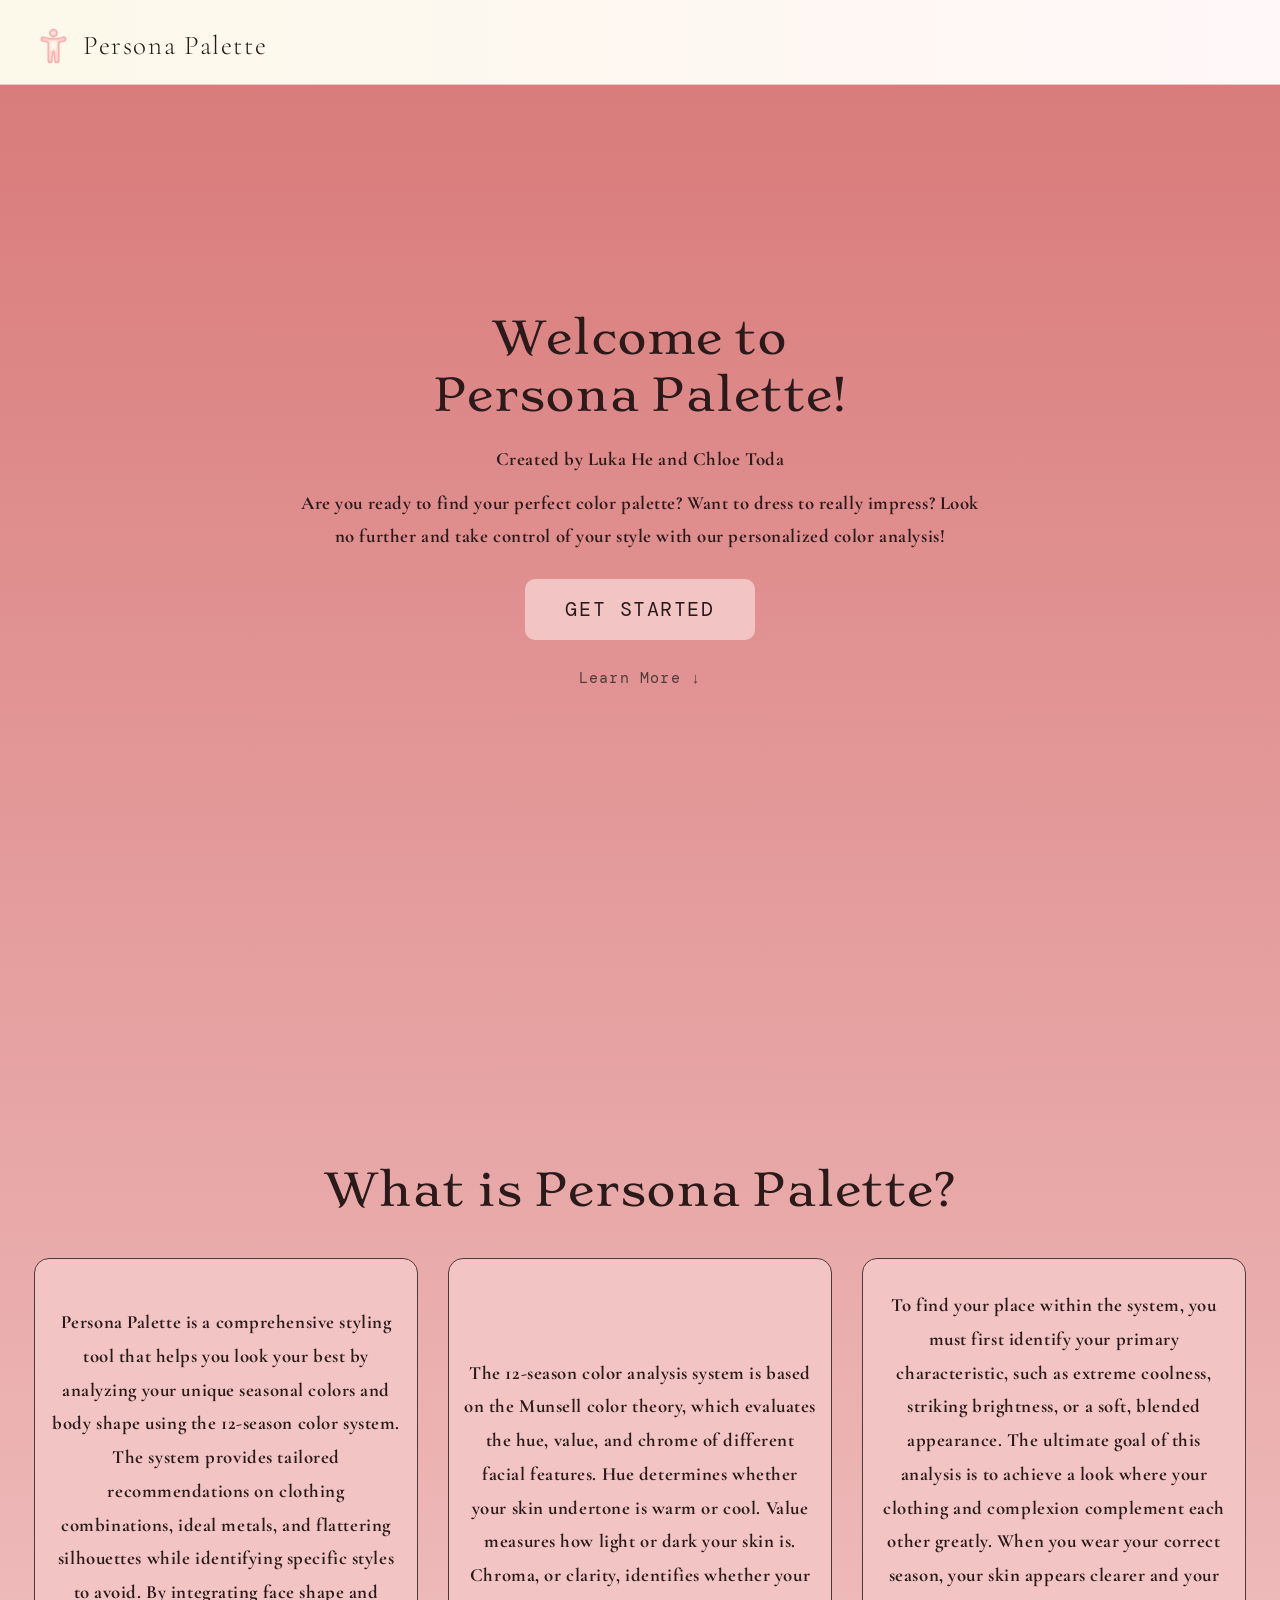
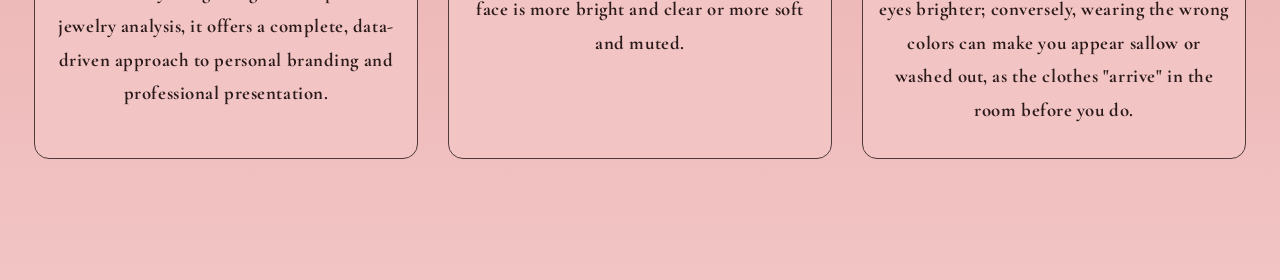
==== index.html @ 3870b33a "resolved merge conflict" ====
<!DOCTYPE html>
<html lang="en">
<head>
  <meta charset="UTF-8" />
  <meta name="viewport" content="width=device-width, initial-scale=1.0" />
  <title>Persona Palette | Home</title>
  <link href="https://fonts.googleapis.com/css2?family=Stoke:wght@400&family=Cormorant+Garamond:wght@300;400;600&family=DM+Mono:wght@300;400;500&display=swap" rel="stylesheet">
  <link href="welcome-styles.css" rel="stylesheet" />
  <script src="/layout.js"></script>
  <link rel="icon" href="/assets/images/icon.png">
</head>
<body>
  <div id="main-area">
    <div style="background: linear-gradient(to bottom, #D97B7B, #F2C4C4);">
      <div class="welcome-container">
          <h1 class="page-title">Welcome to<br>Persona Palette!</h1>
          <p class="welcome-text" style="font-weight: bold;">Created by Luka He and Chloe Toda</p>
          <p class="welcome-text" style="font-weight: bold; margin-top:10px;">Are you ready to find your perfect color palette? Want to dress to really impress? Look no further and take control of your style with our personalized color analysis!</p>
          <button class="btn btn-start" style="font-size: 1.3rem; padding: 18px 40px; margin-top: 25px;" onclick="window.location.href='/add_photo.html'">
              GET STARTED
          </button>
          <button onClick="handleClick()" class="btn btn-learn" style="font-size: 1rem; margin-top: 15px; border: none;">              Learn More &#8595;
          </button>
      </div>

      <div id="learn-more-container">
          <h1 class="page-title" style="margin: 60px 0 40px 0; color: var(--deep);">What is Persona Palette?</h1>
          <div class="flex-center">
            <div class="flex-child learn-text">
              Persona Palette is a comprehensive styling tool that helps you look your best by analyzing your unique seasonal colors and body shape using the 12-season color system. The system provides tailored recommendations on clothing combinations, ideal metals, and flattering silhouettes while identifying specific styles to avoid. By integrating face shape and jewelry analysis, it offers a complete, data-driven approach to personal branding and professional presentation.
            </div>

            <div class="flex-child learn-text">
              The 12-season color analysis system is based on the Munsell color theory, which evaluates the hue, value, and chrome of different facial features. Hue determines whether your skin undertone is warm or cool. Value measures how light or dark your skin is. Chroma, or clarity, identifies whether your face is more bright and clear or more soft and muted.
            </div>

            <div class="flex-child learn-text">
              To find your place within the system, you must first identify your primary characteristic, such as extreme coolness, striking brightness, or a soft, blended appearance. The ultimate goal of this analysis is to achieve a look where your clothing and complexion complement each other greatly. When you wear your correct season, your skin appears clearer and your eyes brighter; conversely, wearing the wrong colors can make you appear sallow or washed out, as the clothes "arrive" in the room before you do.
            </div>
          </div>
      </div>
    </div>
  </div>
    
  <script>
      const learnMoreRef = document.getElementById("learn-more-container");
      function handleClick() {
            learnMoreRef.scrollIntoView({ behavior: "smooth" });
      }
  </script>
</body>
</html>
---- welcome-styles.css ----
/* Reset & Box Model */
*, *::before, *::after {
  box-sizing: border-box;
  margin: 0;
  padding: 0;
}

/* Design Tokens */
:root {
  --cream:  #FCF9EA;
  --blush:  #F2C4C4;
  --rose:   #D97B7B;
  --deep:   #2B1A1A;
  --muted:  #4f3a3a;
  --border: #E8C8C8;
  --shadow: rgba(43,26,26,0.12);
  --green:  #7DAE8E;
}

/* Base Styles */
html, body {
  min-height: 100%;
  background: var(--cream);
  color: var(--deep);
  font-family: 'Cormorant Garamond', serif;
  font-size: 15px;
  padding-top: 40px;
}

/* Welcome page */
.welcome-container {
    height: 100vh;
    display: flex;
    flex-direction: column;
    align-items: center;
    justify-content: center;
    background: transparent;
}

#learn-more-container {
    height: 100vh;
    display: flex;
    flex-direction: column;
    align-items: center;
    justify-content: center;
    background: transparent;
    overflow-y: auto;
}

.page-title {
    margin-bottom: 20px; 
    margin-top: -50px;
    text-align: center;
    font-size: 3rem;
    font-family: 'Stoke', serif;
    font-weight: lighter;
}

.welcome-text {
    max-width: 700px;
    text-align: center;
    font-size: 1.25rem;
    font-family: 'Cormorant Garamond', serif;
    color: var(--deep);
    line-height: 1.8;
    letter-spacing: 0.03em;
}

.learn-text {
    max-width: 800px;
    text-align: center;
    font-size: 1.25rem;
    font-family: 'Cormorant Garamond', serif;
    color: var(--deep);
    line-height: 1.8;
    letter-spacing: 0.03em;
    font-weight: bolder;
}

/* Layout */
#app {
  min-height: 100vh;
  display: flex;
  flex-direction: column;
  align-items: center;
}

header {
  width: 100%;
  padding: 30px;
  display: flex;
  align-items: baseline;
  gap: 16px;
  border-bottom: 1px solid var(--border);
  background: linear-gradient(to right, #FCF9EA, #FFF7F8);
}

header h1 {
  font-family: 'Stoke', serif;
  font-weight: 300;
  font-size: 1.8rem;
  letter-spacing: 0.06em;
}

.btn {
  padding: 13px 28px;
  border-radius: 10px;
  font-family: 'DM Mono', monospace;
  font-size: 0.9rem;
  letter-spacing: 0.08em;
  font-weight: 400;
  cursor: pointer;
  border: none;
  display: inline-flex;
  align-items: center;
  gap: 8px;
  transition: transform 0.3s;
}

.btn:active { transform: scale(0.97); }
.btn-start  { background: var(--blush); color: var(--deep); }
.btn-learn { background: transparent; color: var(--muted); border: 1px solid var(--border); }
.btn-row { display: flex; gap: 12px; flex-wrap: wrap; justify-content: center; }

.btn:hover{
    transform: scale(1.2);
}

.flex-center {
  display: flex;
  align-items: center;
  justify-content: center;
  flex-direction: row;
}

.flex-child {
    width: 30%;
    height: 100%;
    border-radius: 15px;
    background-color: var(--blush);
    padding: 1rem;
    margin: 1rem;
    border-color: var(--muted);
    border-style: solid;
    border-width: 1px;
    align-items: center;
    justify-content: center;
    display: flex;
}
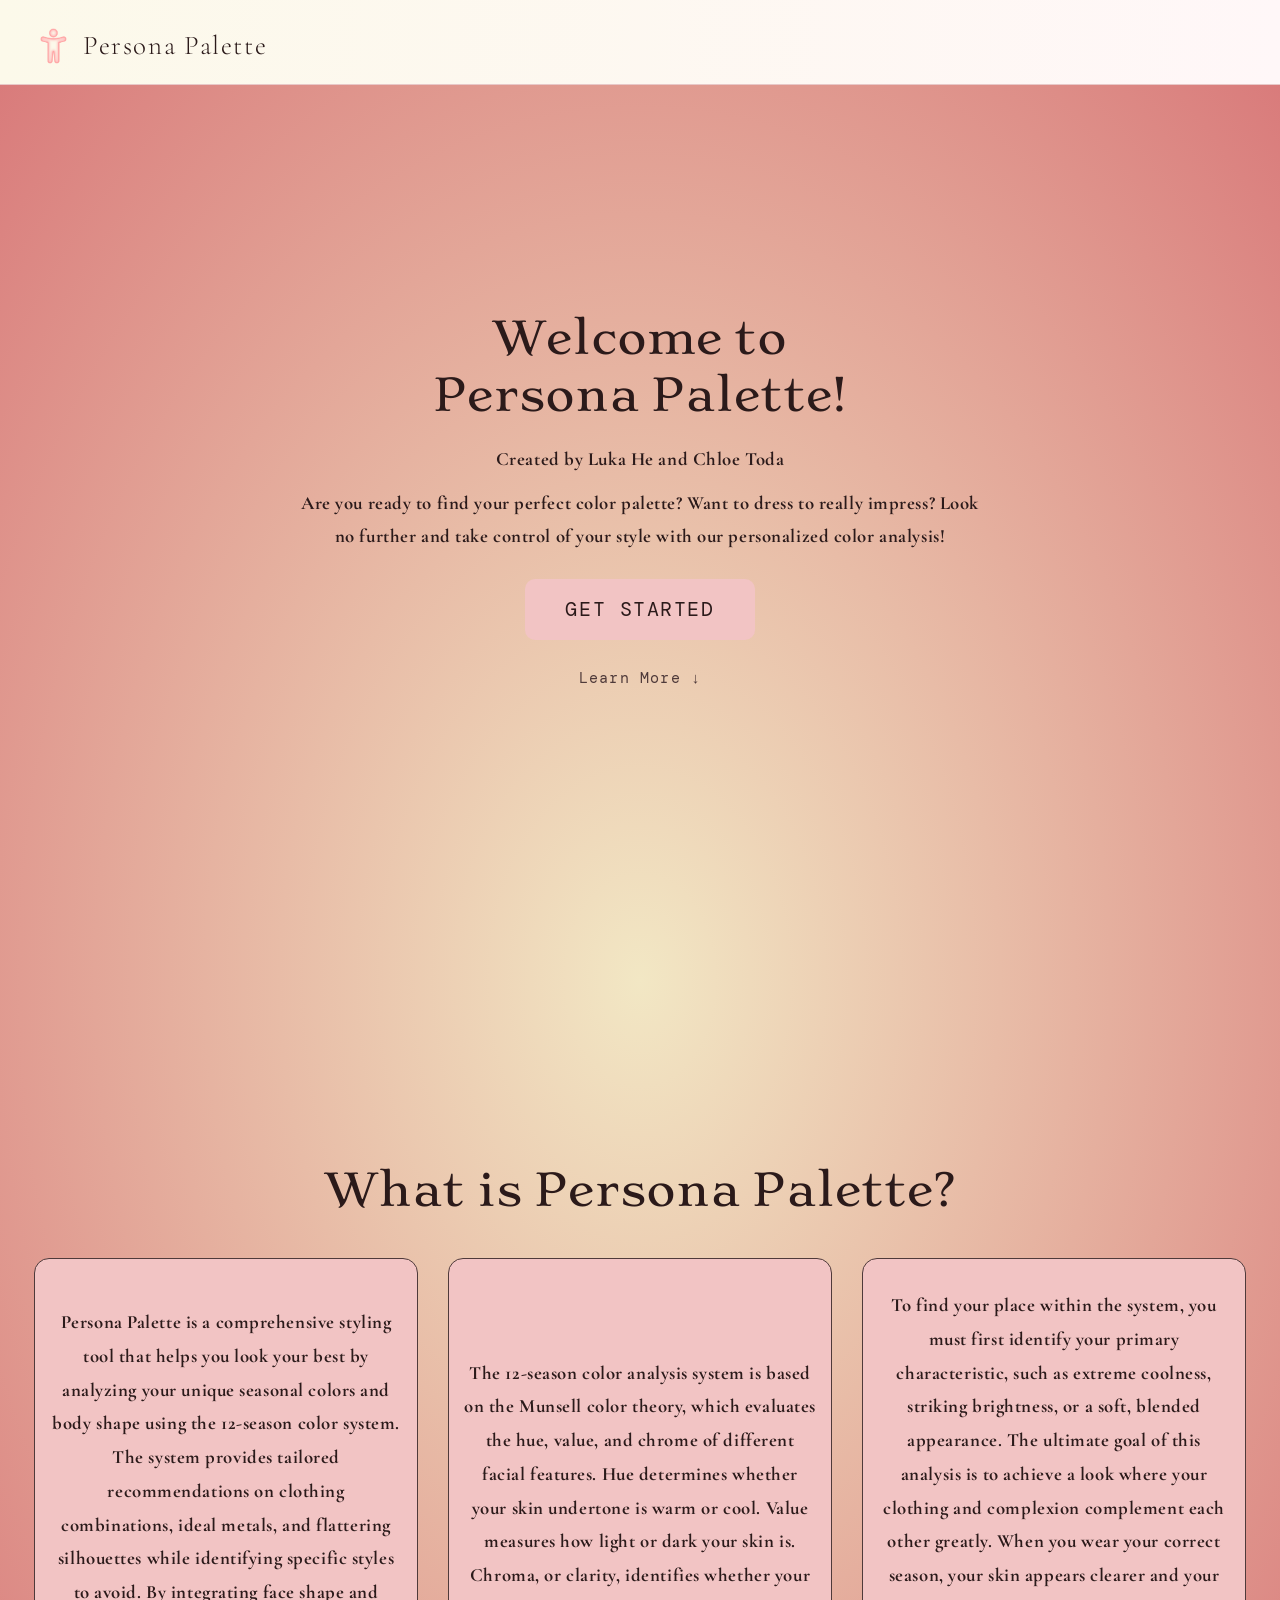
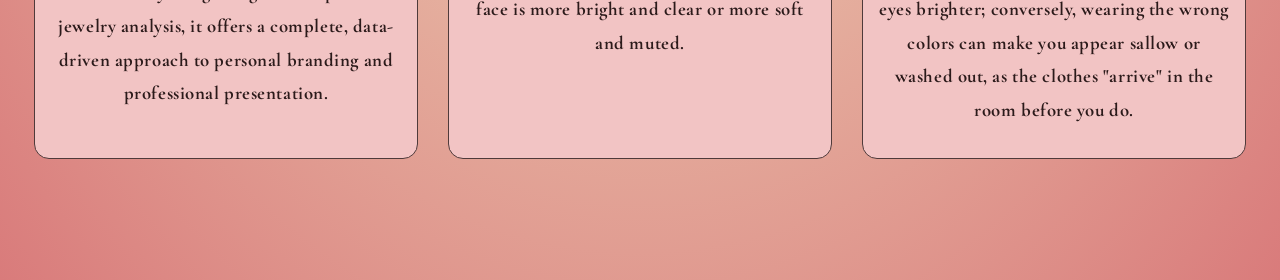
==== commit 4a5e4a92: "radial gradient" ====
--- a/index.html
+++ b/index.html
@@ -3,7 +3,7 @@
 <head>
   <meta charset="UTF-8" />
   <meta name="viewport" content="width=device-width, initial-scale=1.0" />
-  <title>Persona Palette | Home</title>
+  <title>Personal Palette | Home</title>
   <link href="https://fonts.googleapis.com/css2?family=Stoke:wght@400&family=Cormorant+Garamond:wght@300;400;600&family=DM+Mono:wght@300;400;500&display=swap" rel="stylesheet">
   <link href="welcome-styles.css" rel="stylesheet" />
   <script src="/layout.js"></script>
@@ -11,7 +11,7 @@
 </head>
 <body>
   <div id="main-area">
-    <div style="background: linear-gradient(to bottom, #D97B7B, #F2C4C4);">
+    <div style="background: radial-gradient(#f2e7c4, #D97B7B);">
       <div class="welcome-container">
           <h1 class="page-title">Welcome to<br>Persona Palette!</h1>
           <p class="welcome-text" style="font-weight: bold;">Created by Luka He and Chloe Toda</p>
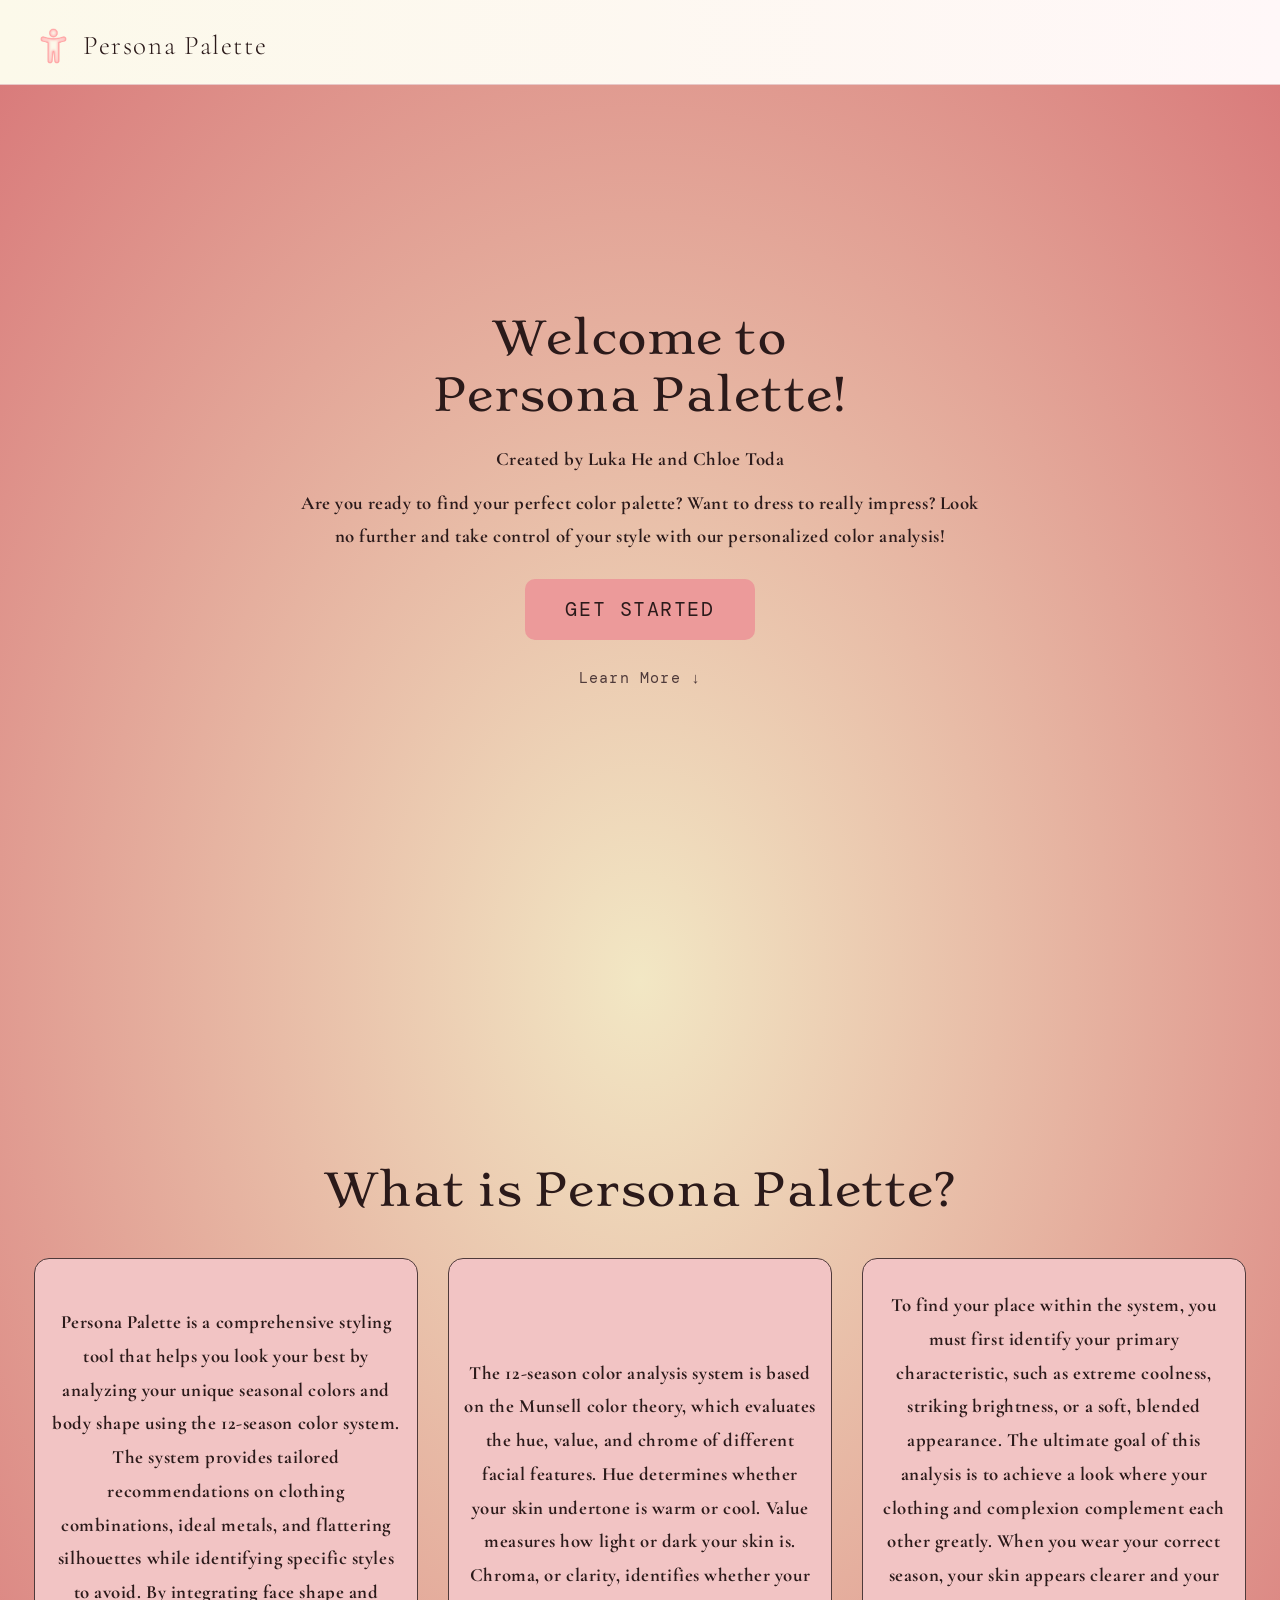
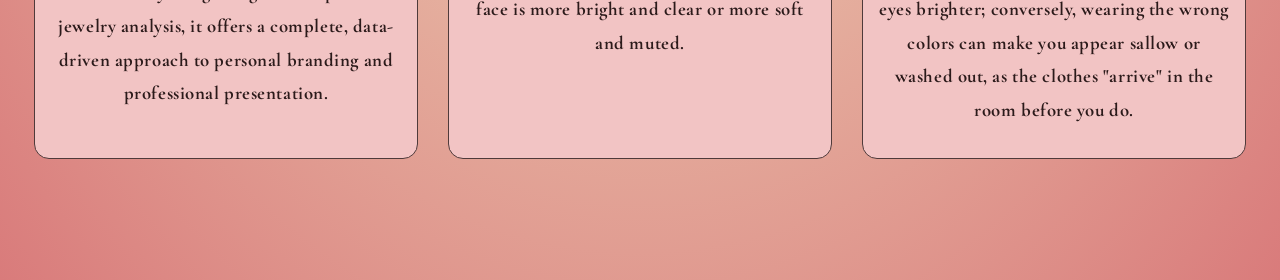
==== commit edcbfe68: "commit all???" ====
--- a/index.html
+++ b/index.html
@@ -3,7 +3,7 @@
 <head>
   <meta charset="UTF-8" />
   <meta name="viewport" content="width=device-width, initial-scale=1.0" />
-  <title>Personal Palette | Home</title>
+  <title>Persona Palette | Home</title>
   <link href="https://fonts.googleapis.com/css2?family=Stoke:wght@400&family=Cormorant+Garamond:wght@300;400;600&family=DM+Mono:wght@300;400;500&display=swap" rel="stylesheet">
   <link href="welcome-styles.css" rel="stylesheet" />
   <script src="/layout.js"></script>
--- a/welcome-styles.css
+++ b/welcome-styles.css
@@ -10,6 +10,7 @@
   --cream:  #FCF9EA;
   --blush:  #F2C4C4;
   --rose:   #D97B7B;
+  --rose-lighter:#ec9a9a;
   --deep:   #2B1A1A;
   --muted:  #4f3a3a;
   --border: #E8C8C8;
@@ -118,7 +119,7 @@
 }
 
 .btn:active { transform: scale(0.97); }
-.btn-start  { background: var(--blush); color: var(--deep); }
+.btn-start  { background: var(--rose-lighter); color: var(--deep); }
 .btn-learn { background: transparent; color: var(--muted); border: 1px solid var(--border); }
 .btn-row { display: flex; gap: 12px; flex-wrap: wrap; justify-content: center; }
 
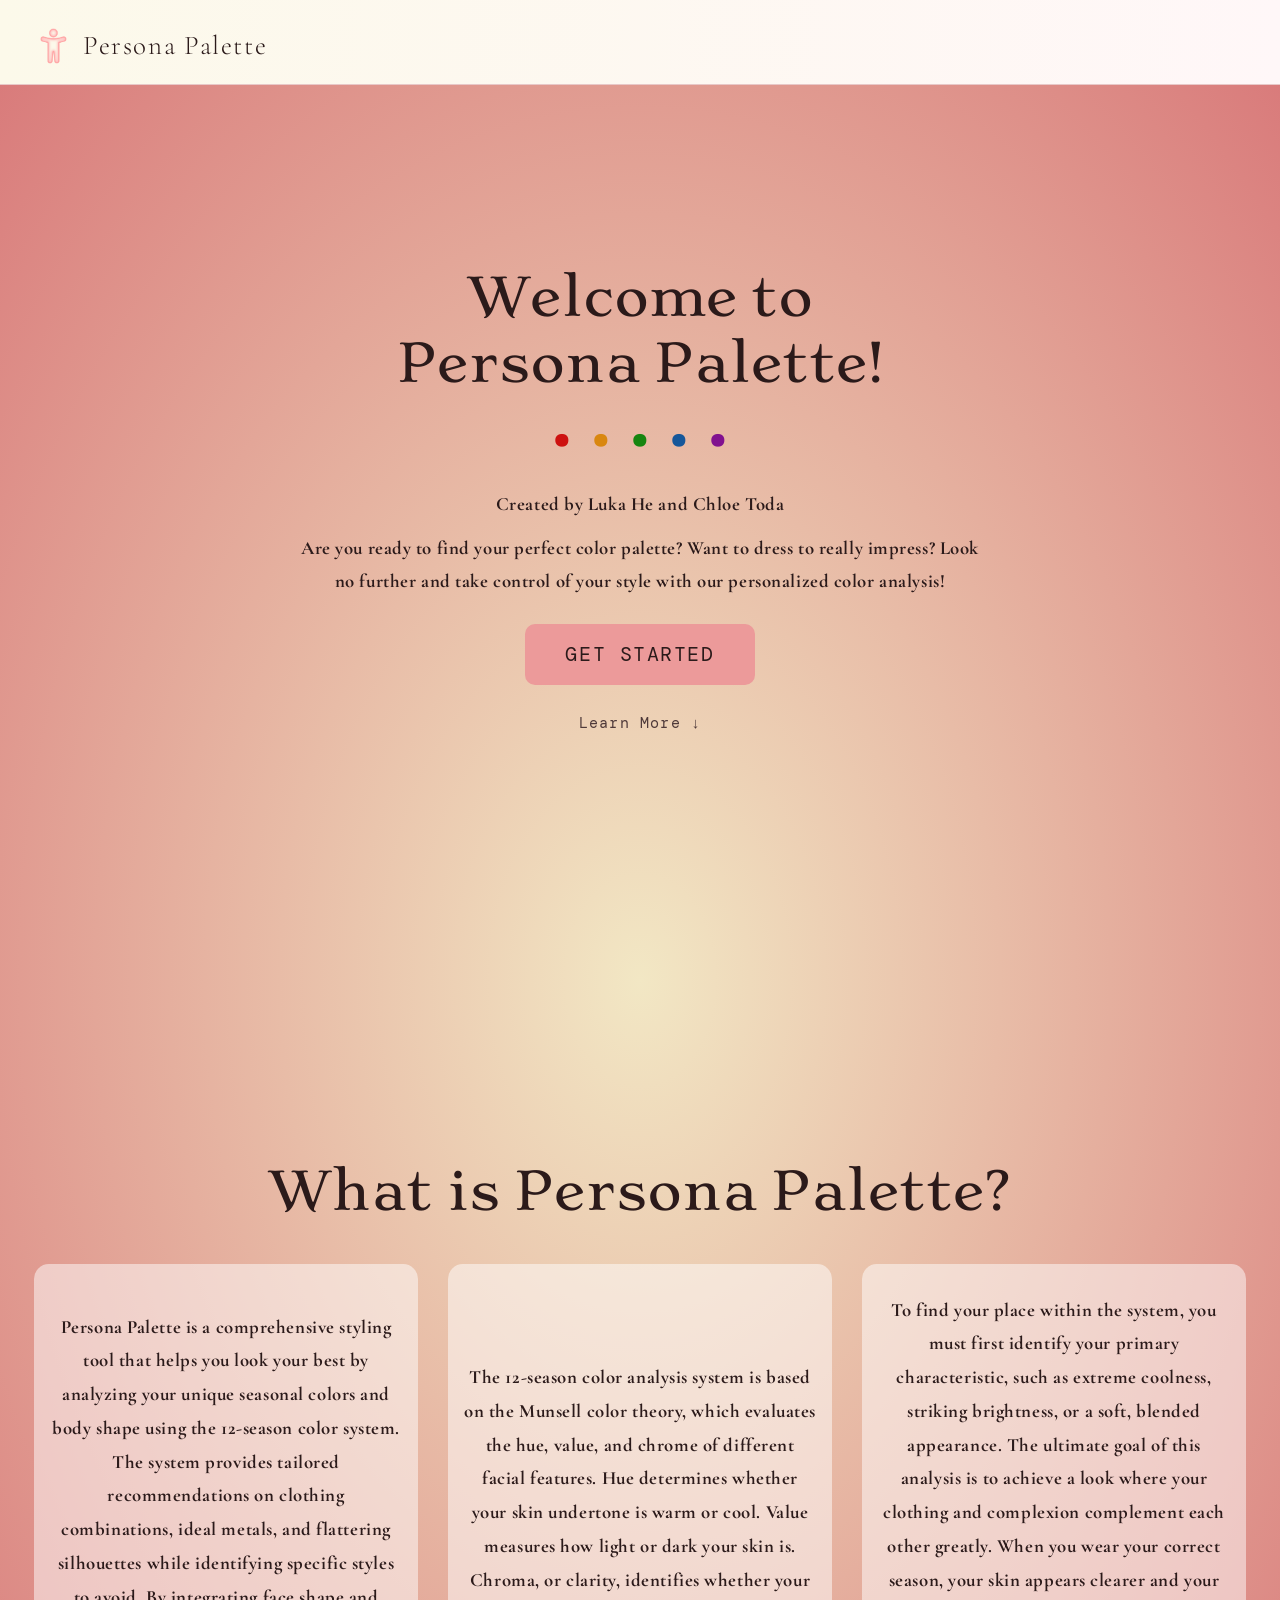
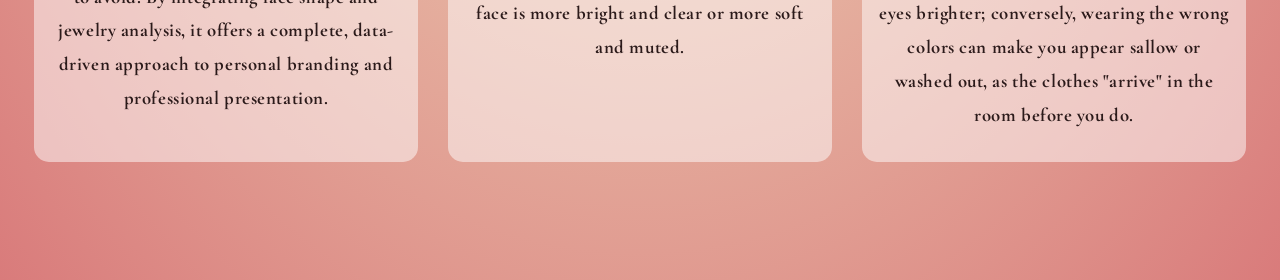
==== commit f8d1d800: "added rainbow" ====
--- a/index.html
+++ b/index.html
@@ -14,6 +14,7 @@
     <div style="background: radial-gradient(#f2e7c4, #D97B7B);">
       <div class="welcome-container">
           <h1 class="page-title">Welcome to<br>Persona Palette!</h1>
+          <p class="rainbow"><span style="color:rgb(203, 0, 0);">.</span><span style="color:rgb(216, 130, 0);">.</span><span style="color:green;">.</span><span style="color:rgb(0, 77, 153);">.</span><span style="color:rgb(118, 0, 141);">.</span></p>
           <p class="welcome-text" style="font-weight: bold;">Created by Luka He and Chloe Toda</p>
           <p class="welcome-text" style="font-weight: bold; margin-top:10px;">Are you ready to find your perfect color palette? Want to dress to really impress? Look no further and take control of your style with our personalized color analysis!</p>
           <button class="btn btn-start" style="font-size: 1.3rem; padding: 18px 40px; margin-top: 25px;" onclick="window.location.href='/add_photo.html'">
--- a/welcome-styles.css
+++ b/welcome-styles.css
@@ -8,7 +8,7 @@
 /* Design Tokens */
 :root {
   --cream:  #FCF9EA;
-  --blush:  #F2C4C4;
+  --blush:  #f2c9c4;
   --rose:   #D97B7B;
   --rose-lighter:#ec9a9a;
   --deep:   #2B1A1A;
@@ -49,12 +49,19 @@
 }
 
 .page-title {
-    margin-bottom: 20px; 
+    /* margin-bottom: 60px;  */
     margin-top: -50px;
     text-align: center;
-    font-size: 3rem;
+    font-size: 3.5rem;
     font-family: 'Stoke', serif;
     font-weight: lighter;
+}
+
+.rainbow {
+  font-size: 10rem;
+  text-align: center;
+  margin-top: -6rem;
+  opacity: 0.9;
 }
 
 .welcome-text {
@@ -138,12 +145,9 @@
     width: 30%;
     height: 100%;
     border-radius: 15px;
-    background-color: var(--blush);
+    background-color: rgba(255,255,255,0.5);
     padding: 1rem;
     margin: 1rem;
-    border-color: var(--muted);
-    border-style: solid;
-    border-width: 1px;
     align-items: center;
     justify-content: center;
     display: flex;
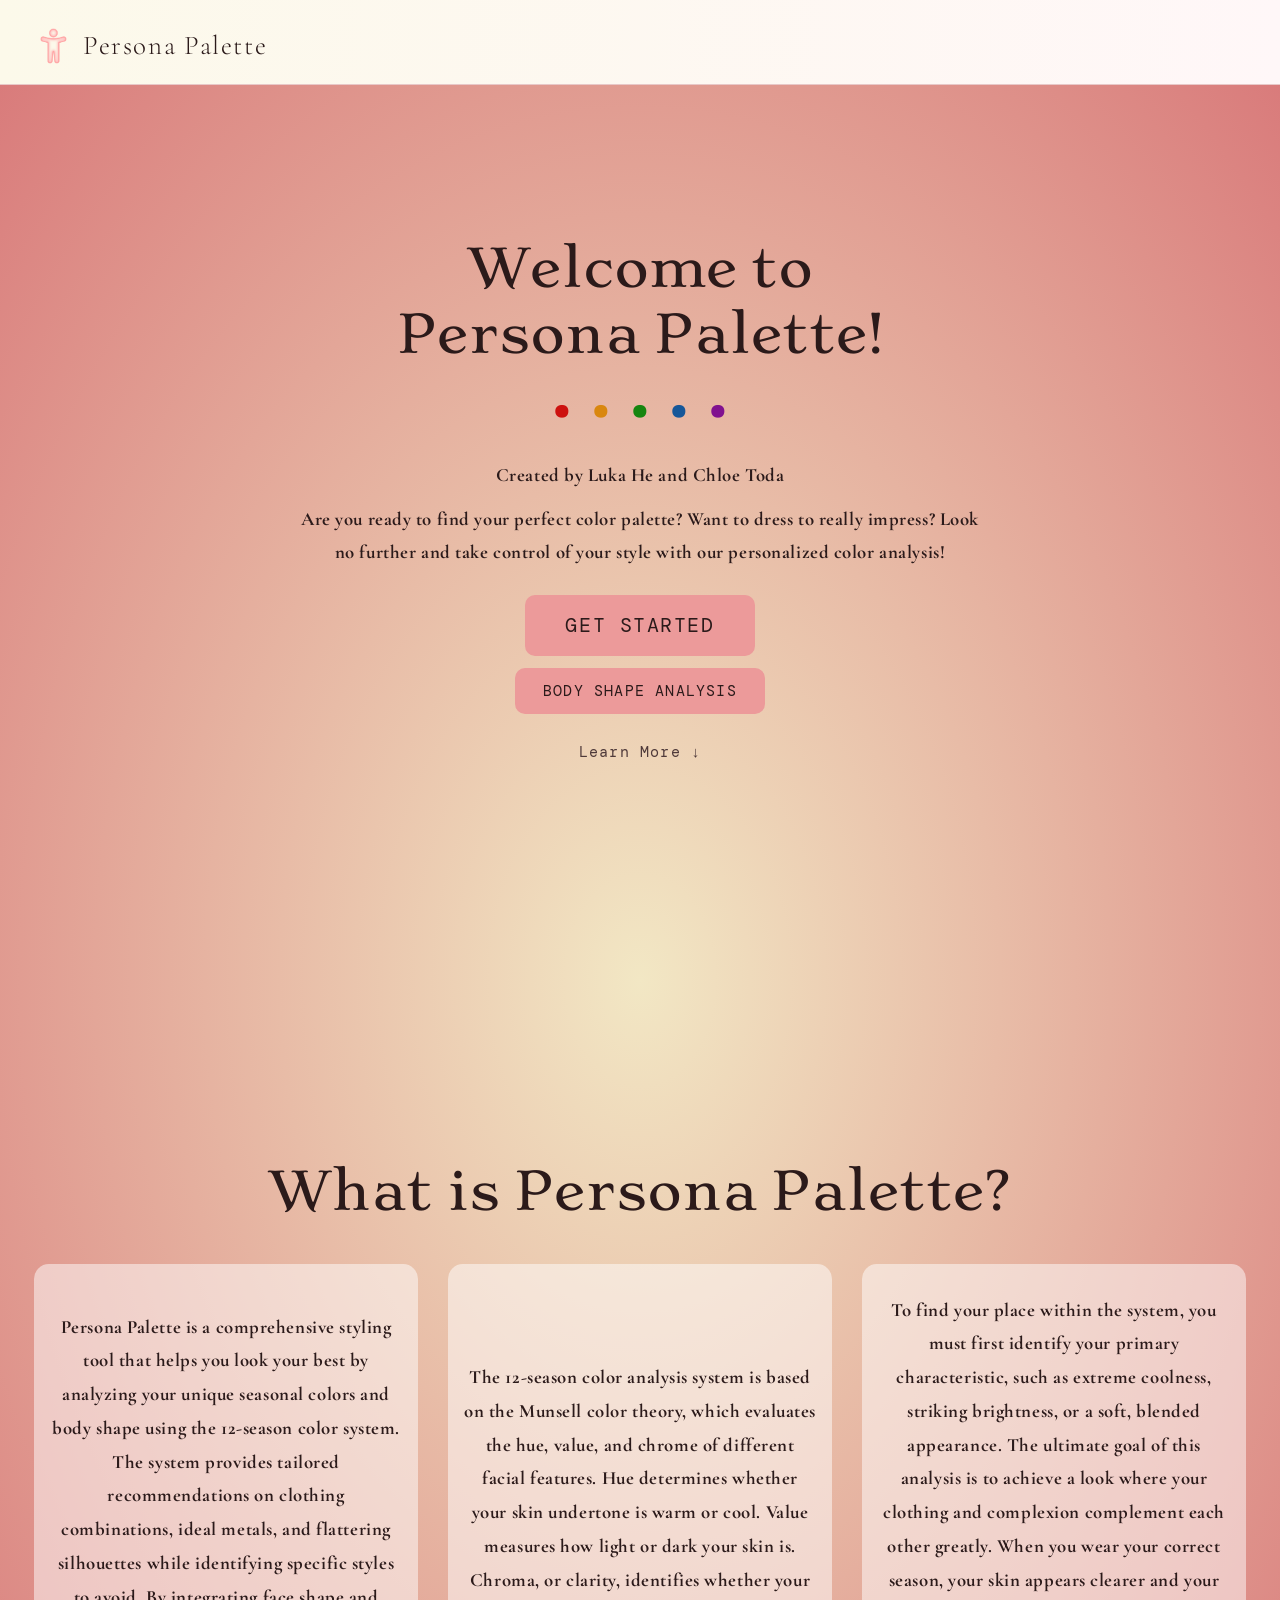
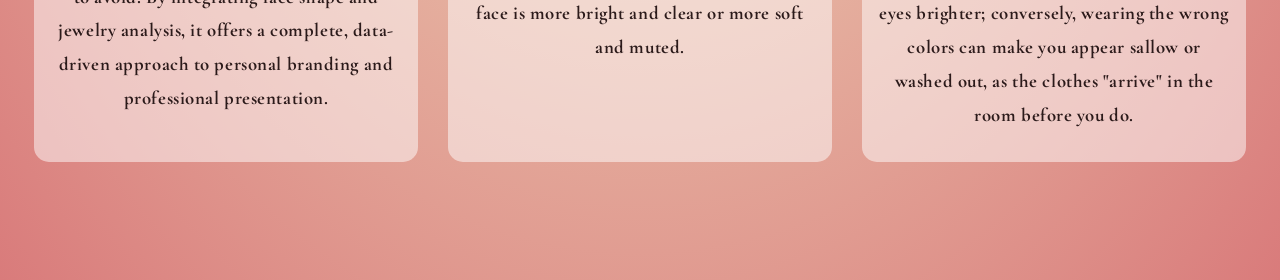
==== commit afc6edbd: "body shappes added" ====
--- a/index.html
+++ b/index.html
@@ -19,6 +19,9 @@
           <p class="welcome-text" style="font-weight: bold; margin-top:10px;">Are you ready to find your perfect color palette? Want to dress to really impress? Look no further and take control of your style with our personalized color analysis!</p>
           <button class="btn btn-start" style="font-size: 1.3rem; padding: 18px 40px; margin-top: 25px;" onclick="window.location.href='/add_photo.html'">
               GET STARTED
+          </button>
+          <button class="btn btn-start" style="font-size: 1rem; padding: 13px 28px; margin-top: 12px;" onclick="window.location.href='/body-shape.html'">
+            BODY SHAPE ANALYSIS
           </button>
           <button onClick="handleClick()" class="btn btn-learn" style="font-size: 1rem; margin-top: 15px; border: none;">              Learn More &#8595;
           </button>
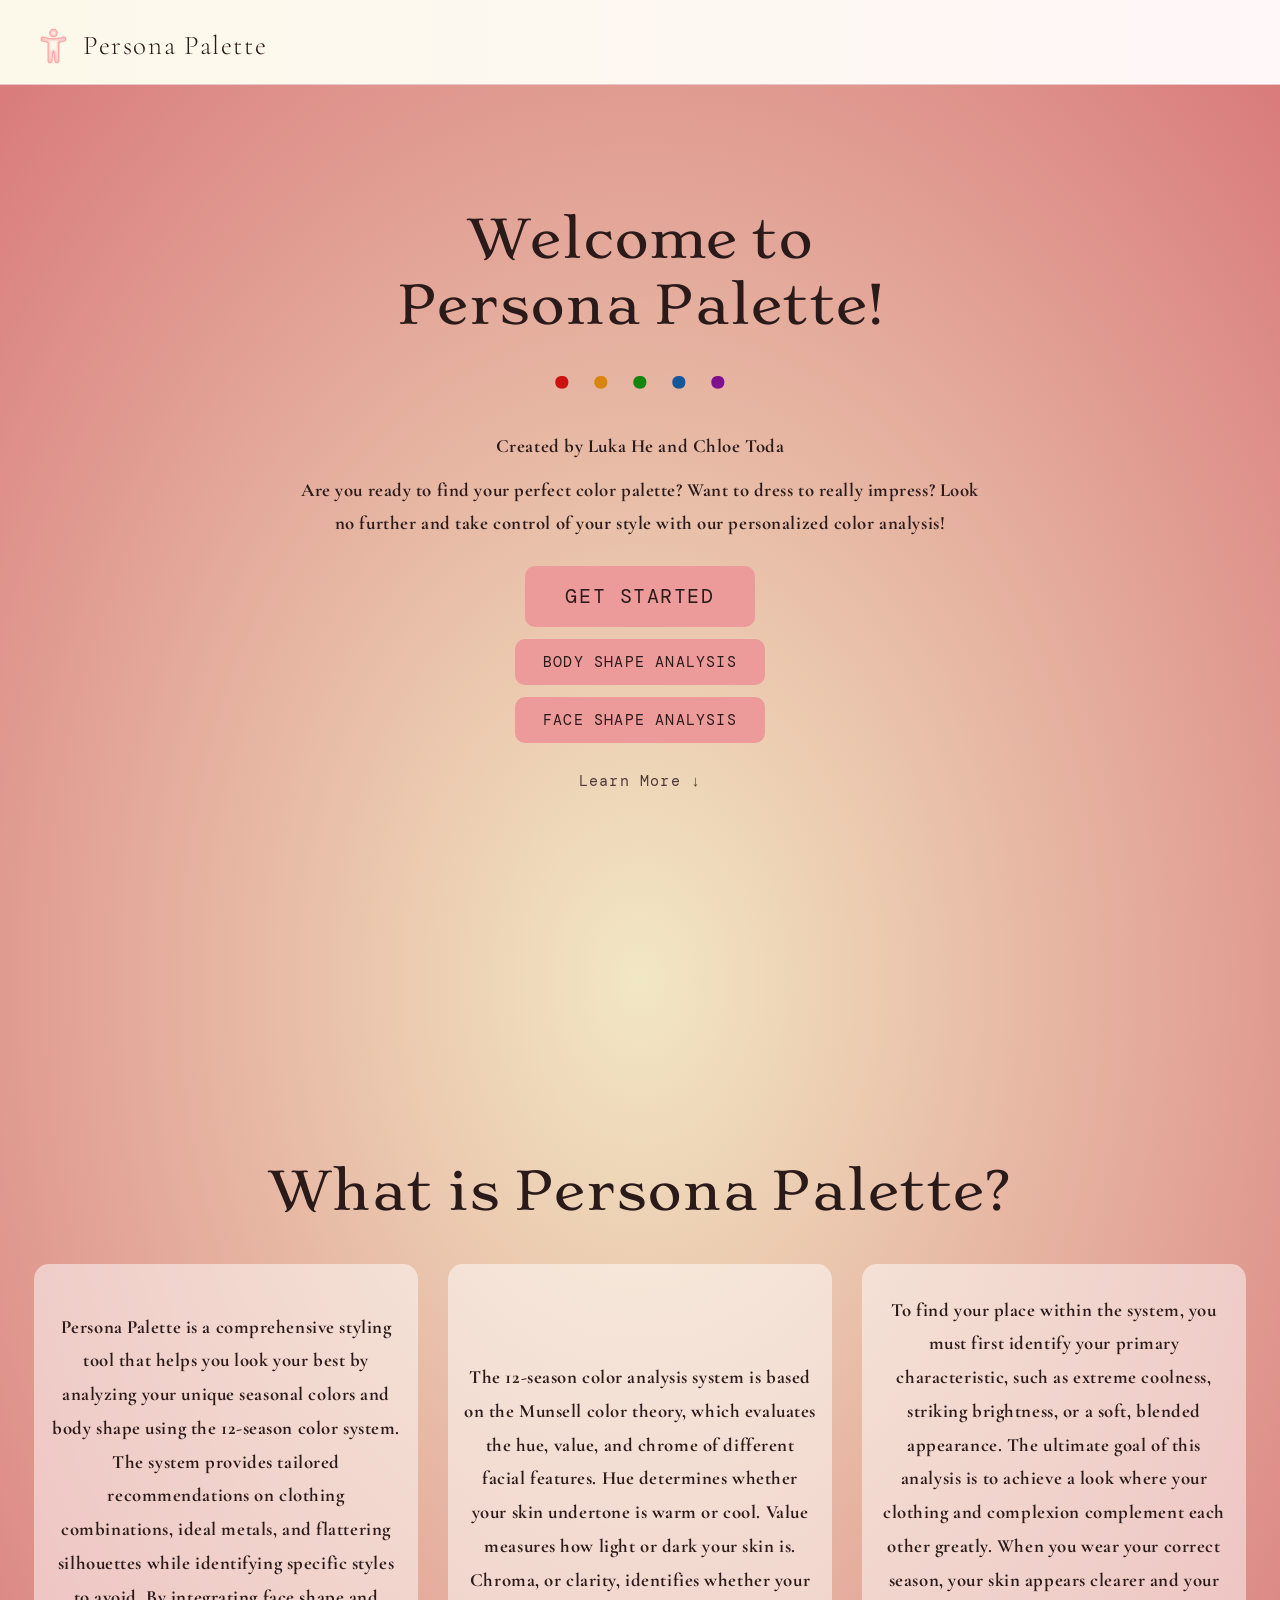
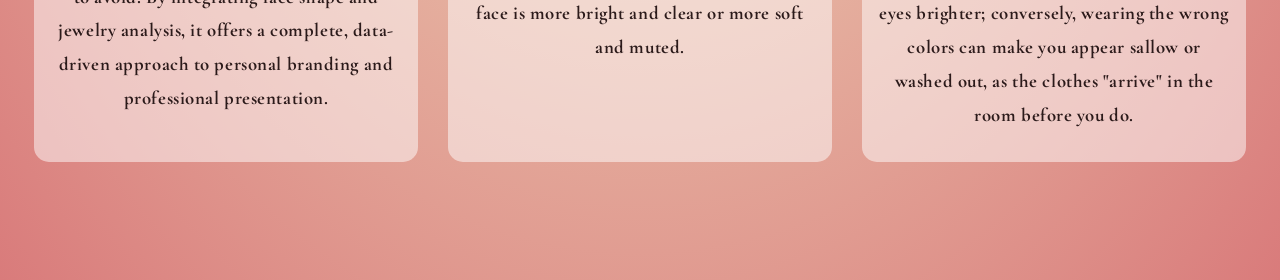
==== commit f5d4bb75: "Face shape" ====
--- a/index.html
+++ b/index.html
@@ -22,6 +22,9 @@
           </button>
           <button class="btn btn-start" style="font-size: 1rem; padding: 13px 28px; margin-top: 12px;" onclick="window.location.href='/body-shape.html'">
             BODY SHAPE ANALYSIS
+          </button>
+          <button class="btn btn-start" style="font-size: 1rem; padding: 13px 28px; margin-top: 12px;" onclick="window.location.href='/face-shape.html'">
+            FACE SHAPE ANALYSIS
           </button>
           <button onClick="handleClick()" class="btn btn-learn" style="font-size: 1rem; margin-top: 15px; border: none;">              Learn More &#8595;
           </button>
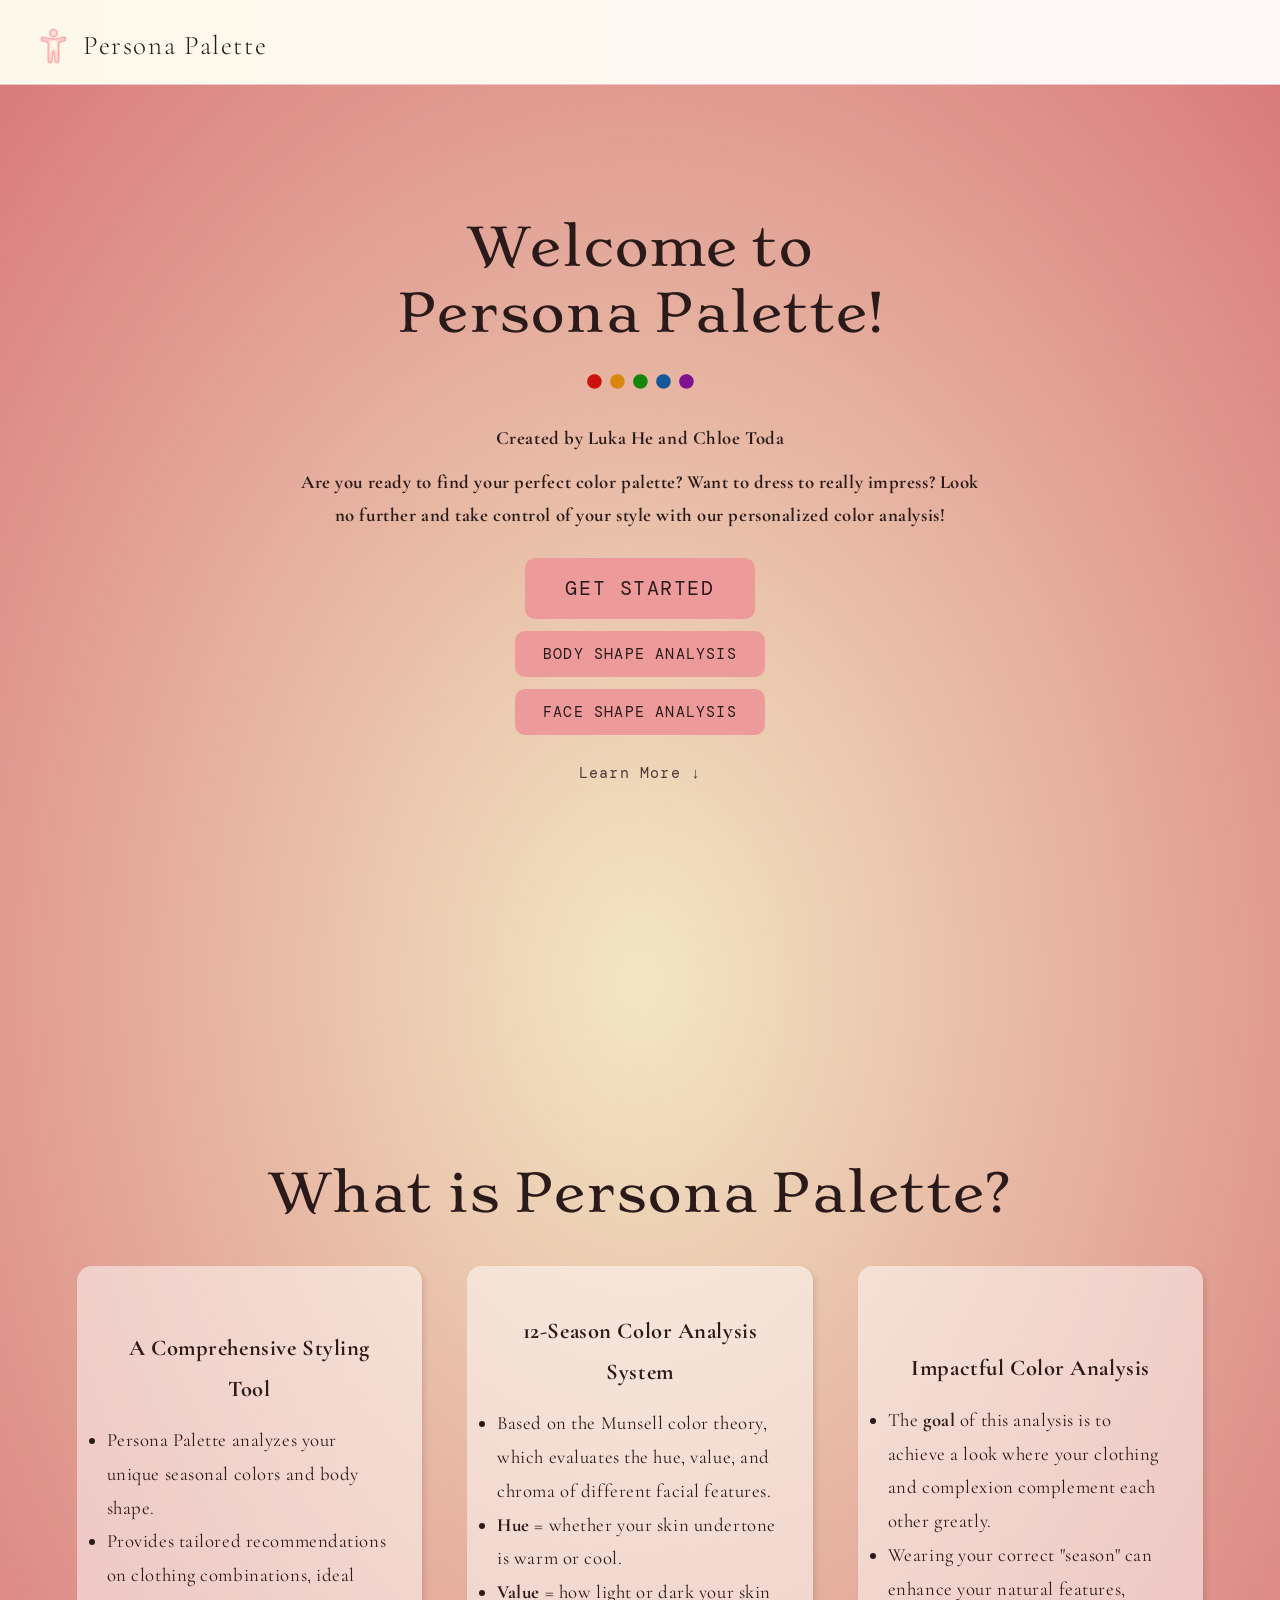
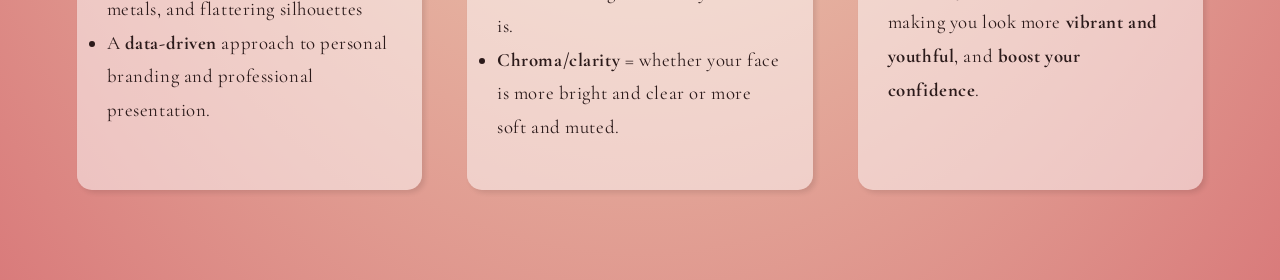
==== commit 76954f2e: "changed to list" ====
--- a/index.html
+++ b/index.html
@@ -14,7 +14,7 @@
     <div style="background: radial-gradient(#f2e7c4, #D97B7B);">
       <div class="welcome-container">
           <h1 class="page-title">Welcome to<br>Persona Palette!</h1>
-          <p class="rainbow"><span style="color:rgb(203, 0, 0);">.</span><span style="color:rgb(216, 130, 0);">.</span><span style="color:green;">.</span><span style="color:rgb(0, 77, 153);">.</span><span style="color:rgb(118, 0, 141);">.</span></p>
+          <p class="rainbow"><span style="color:rgb(203, 0, 0);">•</span><span style="color:rgb(216, 130, 0);">•</span><span style="color:green;">•</span><span style="color:rgb(0, 77, 153);">•</span><span style="color:rgb(118, 0, 141);">•</span></p>
           <p class="welcome-text" style="font-weight: bold;">Created by Luka He and Chloe Toda</p>
           <p class="welcome-text" style="font-weight: bold; margin-top:10px;">Are you ready to find your perfect color palette? Want to dress to really impress? Look no further and take control of your style with our personalized color analysis!</p>
           <button class="btn btn-start" style="font-size: 1.3rem; padding: 18px 40px; margin-top: 25px;" onclick="window.location.href='/add_photo.html'">
@@ -31,18 +31,51 @@
       </div>
 
       <div id="learn-more-container">
-          <h1 class="page-title" style="margin: 60px 0 40px 0; color: var(--deep);">What is Persona Palette?</h1>
+          <h1 class="page-title" style="margin: 90px 0 40px 0; color: var(--deep);">What is Persona Palette?</h1>
           <div class="flex-center">
             <div class="flex-child learn-text">
-              Persona Palette is a comprehensive styling tool that helps you look your best by analyzing your unique seasonal colors and body shape using the 12-season color system. The system provides tailored recommendations on clothing combinations, ideal metals, and flattering silhouettes while identifying specific styles to avoid. By integrating face shape and jewelry analysis, it offers a complete, data-driven approach to personal branding and professional presentation.
+              <ul>
+                <p class="list-title">A Comprehensive Styling Tool</p>
+                <li>
+                  Persona Palette analyzes your unique seasonal colors and body shape.
+                </li>
+                <li>
+                  Provides tailored recommendations on clothing combinations, ideal metals, and flattering silhouettes
+                </li>
+                <li>
+                  A <span class="bold">data-driven</span> approach to personal branding and professional presentation.
+                </li>
+              </ul>
             </div>
 
             <div class="flex-child learn-text">
-              The 12-season color analysis system is based on the Munsell color theory, which evaluates the hue, value, and chrome of different facial features. Hue determines whether your skin undertone is warm or cool. Value measures how light or dark your skin is. Chroma, or clarity, identifies whether your face is more bright and clear or more soft and muted.
+              <ul>
+                <p class="list-title">12-Season Color Analysis System</p>
+                <li>
+                  Based on the Munsell color theory, which evaluates the hue, value, and chroma of different facial features.
+                </li>
+                <li>
+                  <span class="bold">Hue</span> = whether your skin undertone is warm or cool.
+                </li>
+                <li>
+                  <span class="bold">Value</span> = how light or dark your skin is.
+                </li>
+                <li>
+                  <span class="bold">Chroma/clarity</span> = whether your face is more bright and clear or more soft and muted.
+                </li>
+              </ul>
             </div>
 
             <div class="flex-child learn-text">
-              To find your place within the system, you must first identify your primary characteristic, such as extreme coolness, striking brightness, or a soft, blended appearance. The ultimate goal of this analysis is to achieve a look where your clothing and complexion complement each other greatly. When you wear your correct season, your skin appears clearer and your eyes brighter; conversely, wearing the wrong colors can make you appear sallow or washed out, as the clothes "arrive" in the room before you do.
+              <ul>
+                <p class="list-title">Impactful Color Analysis</p>
+                <li>
+                  The <span class="bold">goal</span> of this analysis is to achieve a look where your clothing and complexion complement each other greatly.
+                </li>
+                <li>
+                  Wearing your correct "season" can enhance your natural features, making you look more <span class="bold">vibrant and youthful</span>, and <span class="bold">boost your confidence</span>.
+                </li>
+              </ul>
             </div>
           </div>
       </div>
--- a/welcome-styles.css
+++ b/welcome-styles.css
@@ -58,9 +58,9 @@
 }
 
 .rainbow {
-  font-size: 10rem;
+  font-size: 5rem;
   text-align: center;
-  margin-top: -6rem;
+  margin-top: -1rem;
   opacity: 0.9;
 }
 
@@ -82,7 +82,6 @@
     color: var(--deep);
     line-height: 1.8;
     letter-spacing: 0.03em;
-    font-weight: bolder;
 }
 
 /* Layout */
@@ -139,16 +138,39 @@
   align-items: center;
   justify-content: center;
   flex-direction: row;
+  gap: 1rem;
 }
 
 .flex-child {
-    width: 30%;
+    max-width: 27%;
     height: 100%;
     border-radius: 15px;
     background-color: rgba(255,255,255,0.5);
-    padding: 1rem;
+    padding: 2rem;
     margin: 1rem;
     align-items: center;
     justify-content: center;
     display: flex;
+    box-shadow: 3px 3px 5px rgba(0,0,0,0.1);
+    transition: transform 0.3s;
+}
+
+.flex-child:hover {
+  transform: scale(1.1);
+  cursor: pointer;
+}
+
+.list-title {
+    font-size: 1.5rem;
+    font-weight: bold;
+    margin-bottom: 1rem;
+}
+
+.bold {
+    font-weight: bold;
+    size: 1.1rem;
+}
+
+li {
+  text-align: left;
 }
